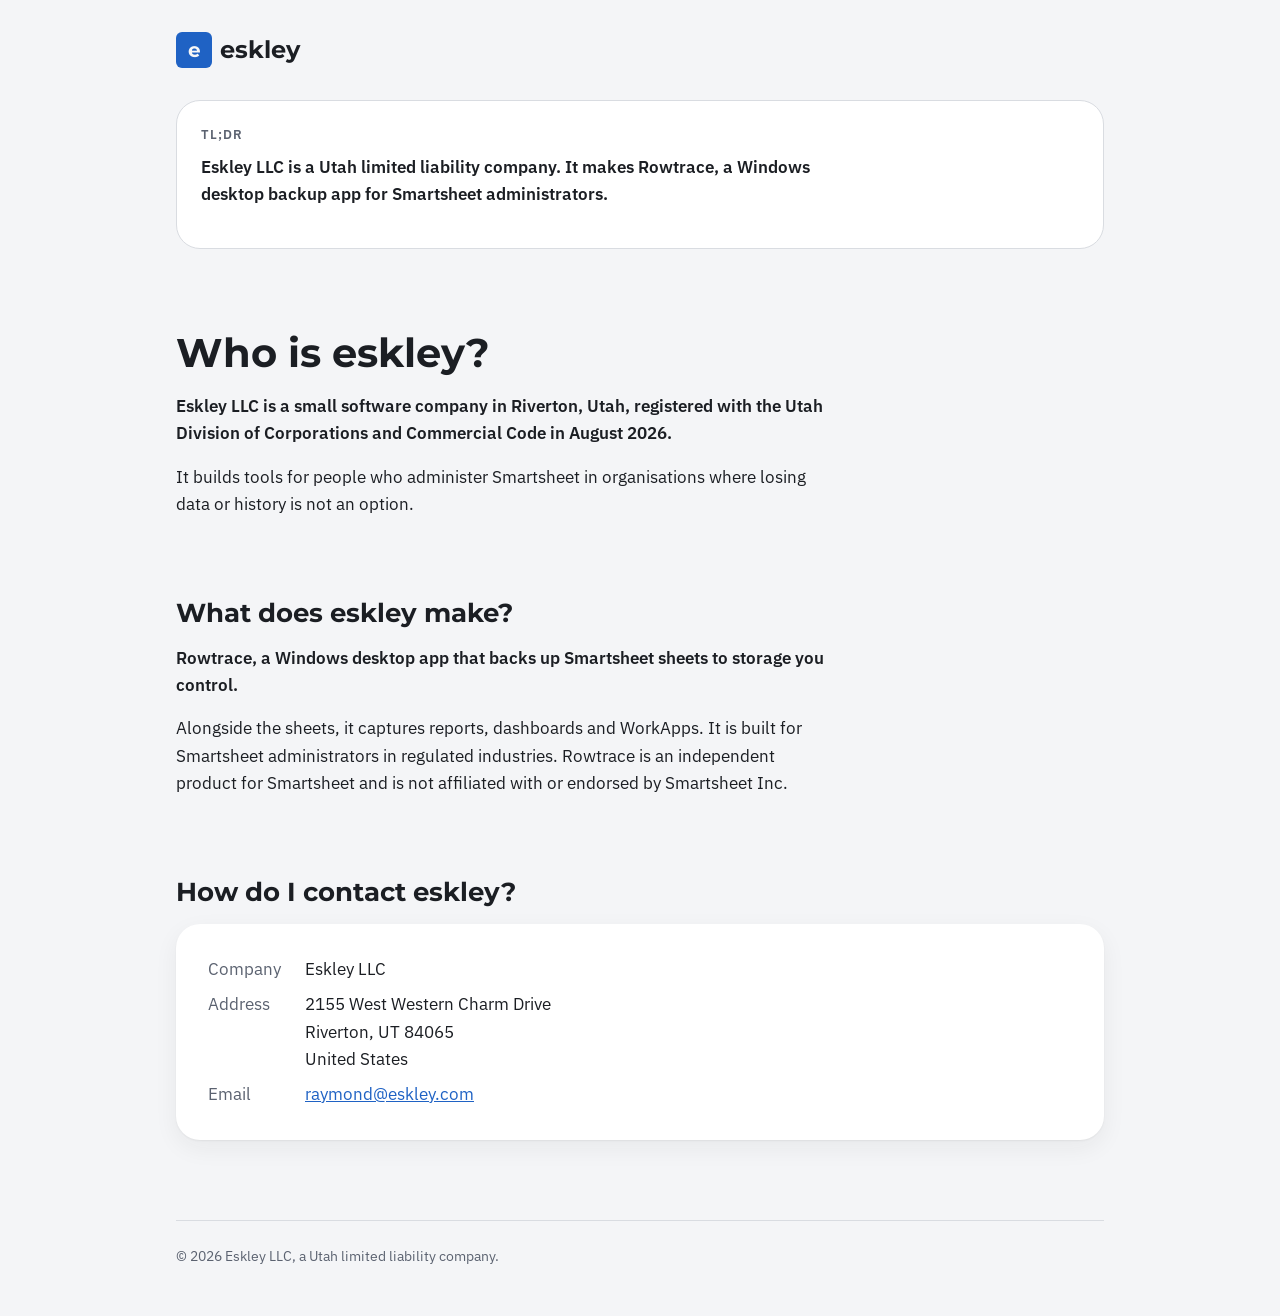
==== index.html @ c0e8fe6d "Add files via upload" ====
<!doctype html>
<html lang="en">
<head>
<meta charset="utf-8">
<meta name="viewport" content="width=device-width, initial-scale=1">
<title>eskley — Eskley LLC</title>
<meta name="description" content="Eskley LLC, a Utah limited liability company, makes Rowtrace, a Windows desktop backup app for Smartsheet administrators.">
<link rel="preconnect" href="https://fonts.googleapis.com">
<link rel="preconnect" href="https://fonts.gstatic.com" crossorigin>
<link href="https://fonts.googleapis.com/css2?family=Montserrat:wght@700&family=IBM+Plex+Sans:wght@400;600&display=swap" rel="stylesheet">
<style>
  :root {
    --accent: #1f62c4;
    --text-primary: #1b1e23;
    --text-muted: #5b6270;
    --text-inverse: #f7f7f7;
    --surface: #ffffff;
    --bg: #f4f5f7;
    --bg-alt: #eceef1;
    --border: #d9dce1;
    --space-1: 8px; --space-2: 16px; --space-3: 24px; --space-4: 32px;
    --space-6: 48px; --space-10: 80px;
    --radius-24: 24px;
    --shadow-card: 0 1px 2px rgba(27, 30, 35, 0.06), 0 8px 24px rgba(27, 30, 35, 0.06);
    --font-display: "Montserrat", sans-serif;
    --font-body: "IBM Plex Sans", sans-serif;
  }
  * { box-sizing: border-box; }
  html, body { margin: 0; }
  body {
    background: var(--bg);
    color: var(--text-primary);
    font: 400 17px/1.6 var(--font-body);
  }
  a { color: var(--accent); transition: color 120ms ease; }
  a:focus-visible { outline: 2px solid var(--accent); outline-offset: 2px; }
  @media (prefers-reduced-motion: reduce) { * { transition: none !important; } }
  .wrap { max-width: 960px; margin: 0 auto; padding: 0 var(--space-2); }
  header { padding: var(--space-4) 0; }
  .wordmark { display: inline-flex; align-items: center; gap: var(--space-1);
    font: 700 24px/1 var(--font-display); color: var(--text-primary); text-decoration: none; }
  .mono-tile { width: 36px; height: 36px; border-radius: 6px; background: var(--accent);
    color: var(--text-inverse); display: inline-grid; place-items: center; font-size: 20px; }
  .tldr { background: var(--surface); border: 1px solid var(--border); border-radius: var(--radius-24);
    padding: var(--space-3); margin-bottom: var(--space-10); }
  .eyebrow { font-size: 13px; font-weight: 600; letter-spacing: 0.08em; text-transform: uppercase;
    color: var(--text-muted); display: block; margin-bottom: var(--space-1); }
  h1, h2 { font-family: var(--font-display); font-weight: 700; line-height: 1.2; }
  h1 { font-size: 40px; margin: 0 0 var(--space-2); }
  h2 { font-size: 26px; margin: 0 0 var(--space-2); }
  p { max-width: 65ch; margin: 0 0 var(--space-2); }
  .answer { font-weight: 600; }
  section { margin-bottom: var(--space-10); }
  .card { background: var(--surface); border-radius: var(--radius-24); box-shadow: var(--shadow-card);
    padding: var(--space-4); }
  dl { display: grid; grid-template-columns: max-content 1fr; gap: var(--space-1) var(--space-3); margin: 0; }
  dt { color: var(--text-muted); }
  dd { margin: 0; }
  address { font-style: normal; }
  footer { border-top: 1px solid var(--border); padding: var(--space-3) 0 var(--space-6);
    color: var(--text-muted); font-size: 14px; }
  @media (max-width: 560px) {
    h1 { font-size: 32px; }
    dl { grid-template-columns: 1fr; }
    dd { margin-bottom: var(--space-1); }
  }
</style>
</head>
<body>
<div class="wrap">
  <header>
    <a class="wordmark" href="/"><span class="mono-tile" aria-hidden="true">e</span>eskley</a>
  </header>

  <main>
    <div class="tldr">
      <span class="eyebrow">TL;DR</span>
      <p class="answer">Eskley LLC is a Utah limited liability company. It makes Rowtrace, a Windows desktop backup app for Smartsheet administrators.</p>
    </div>

    <section>
      <h1>Who is eskley?</h1>
      <p class="answer">Eskley LLC is a small software company in Riverton, Utah, registered with the Utah Division of Corporations and Commercial Code in August 2026.</p>
      <p>It builds tools for people who administer Smartsheet in organisations where losing data or history is not an option.</p>
    </section>

    <section>
      <h2>What does eskley make?</h2>
      <p class="answer">Rowtrace, a Windows desktop app that backs up Smartsheet sheets to storage you control.</p>
      <p>Alongside the sheets, it captures reports, dashboards and WorkApps. It is built for Smartsheet administrators in regulated industries. Rowtrace is an independent product for Smartsheet and is not affiliated with or endorsed by Smartsheet Inc.</p>
    </section>

    <section>
      <h2>How do I contact eskley?</h2>
      <div class="card">
        <dl>
          <dt>Company</dt>
          <dd>Eskley LLC</dd>
          <dt>Address</dt>
          <dd><address>2155 West Western Charm Drive<br>Riverton, UT 84065<br>United States</address></dd>
          <dt>Email</dt>
          <dd><a href="mailto:raymond@eskley.com">raymond@eskley.com</a></dd>
        </dl>
      </div>
    </section>
  </main>

  <footer>
    &copy; 2026 Eskley LLC, a Utah limited liability company.
  </footer>
</div>
</body>
</html>
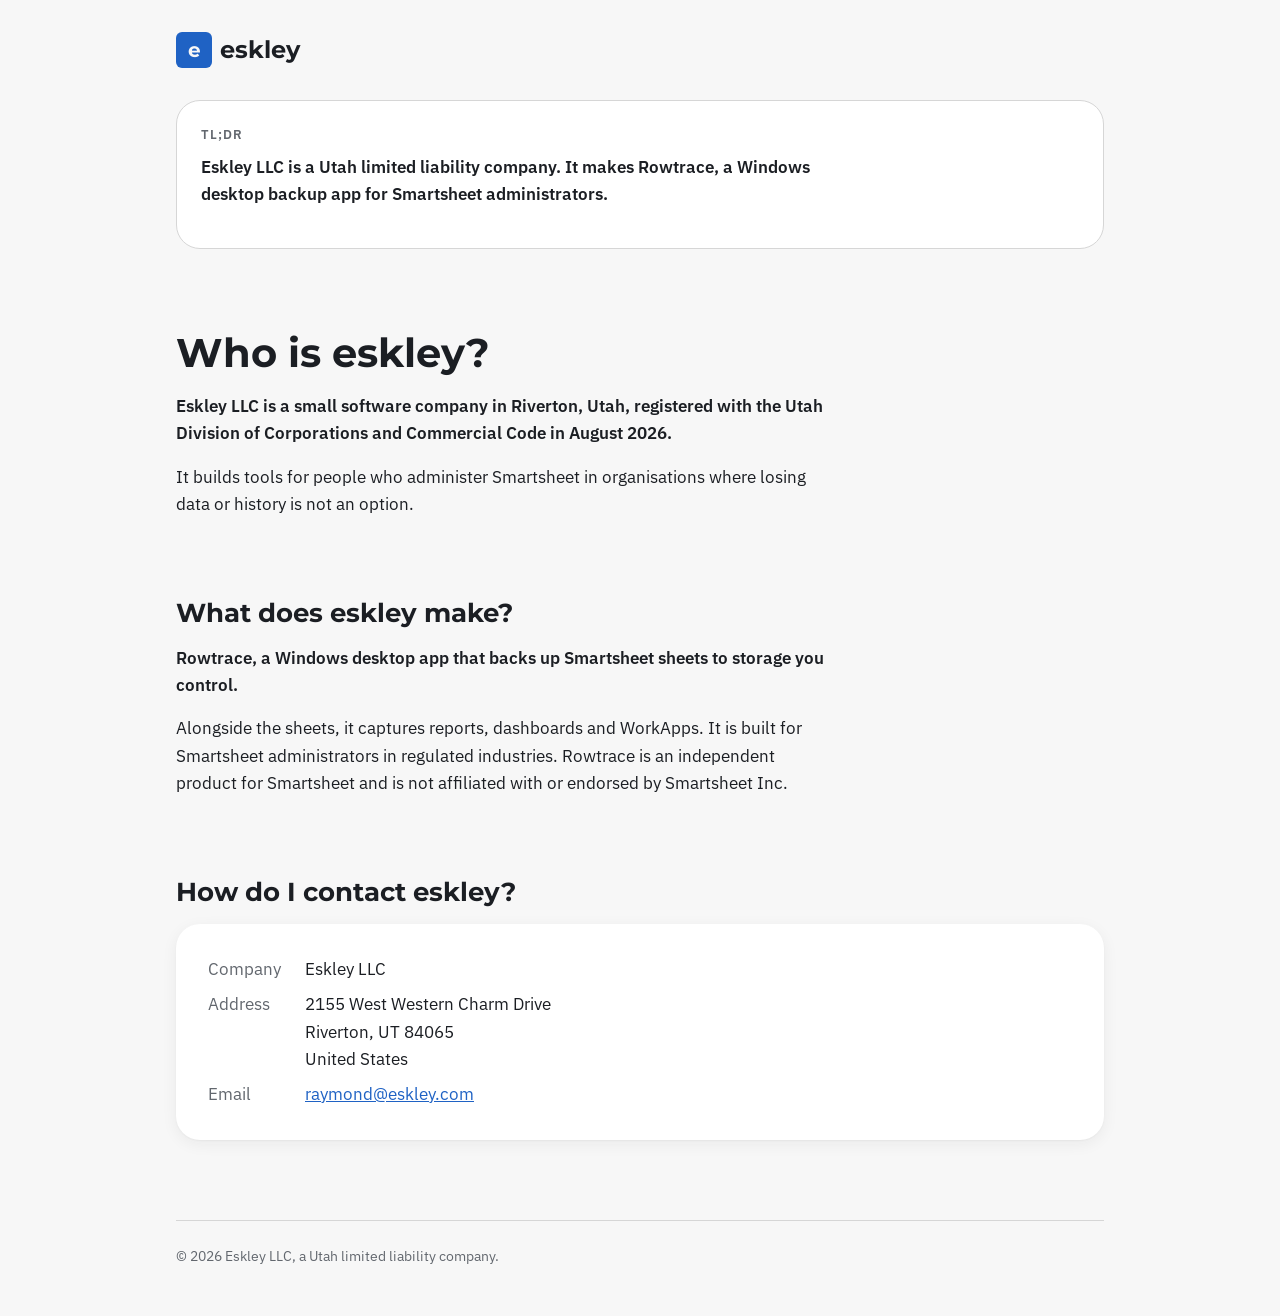
==== commit 5aea1983: "Load one shared tokens.css from the design-system artifact tokens.css is a whole copy of project/tok" ====
--- a/index.html
+++ b/index.html
@@ -8,23 +8,8 @@
 <link rel="preconnect" href="https://fonts.googleapis.com">
 <link rel="preconnect" href="https://fonts.gstatic.com" crossorigin>
 <link href="https://fonts.googleapis.com/css2?family=Montserrat:wght@700&family=IBM+Plex+Sans:wght@400;600&display=swap" rel="stylesheet">
+<link rel="stylesheet" href="/tokens.css">
 <style>
-  :root {
-    --accent: #1f62c4;
-    --text-primary: #1b1e23;
-    --text-muted: #5b6270;
-    --text-inverse: #f7f7f7;
-    --surface: #ffffff;
-    --bg: #f4f5f7;
-    --bg-alt: #eceef1;
-    --border: #d9dce1;
-    --space-1: 8px; --space-2: 16px; --space-3: 24px; --space-4: 32px;
-    --space-6: 48px; --space-10: 80px;
-    --radius-24: 24px;
-    --shadow-card: 0 1px 2px rgba(27, 30, 35, 0.06), 0 8px 24px rgba(27, 30, 35, 0.06);
-    --font-display: "Montserrat", sans-serif;
-    --font-body: "IBM Plex Sans", sans-serif;
-  }
   * { box-sizing: border-box; }
   html, body { margin: 0; }
   body {
@@ -41,7 +26,7 @@
     font: 700 24px/1 var(--font-display); color: var(--text-primary); text-decoration: none; }
   .mono-tile { width: 36px; height: 36px; border-radius: 6px; background: var(--accent);
     color: var(--text-inverse); display: inline-grid; place-items: center; font-size: 20px; }
-  .tldr { background: var(--surface); border: 1px solid var(--border); border-radius: var(--radius-24);
+  .tldr { background: var(--surface); border: 1px solid var(--border); border-radius: var(--radius-lg);
     padding: var(--space-3); margin-bottom: var(--space-10); }
   .eyebrow { font-size: 13px; font-weight: 600; letter-spacing: 0.08em; text-transform: uppercase;
     color: var(--text-muted); display: block; margin-bottom: var(--space-1); }
@@ -51,7 +36,7 @@
   p { max-width: 65ch; margin: 0 0 var(--space-2); }
   .answer { font-weight: 600; }
   section { margin-bottom: var(--space-10); }
-  .card { background: var(--surface); border-radius: var(--radius-24); box-shadow: var(--shadow-card);
+  .card { background: var(--surface); border-radius: var(--radius-lg); box-shadow: var(--shadow-card);
     padding: var(--space-4); }
   dl { display: grid; grid-template-columns: max-content 1fr; gap: var(--space-1) var(--space-3); margin: 0; }
   dt { color: var(--text-muted); }
--- a/tokens.css
+++ b/tokens.css
@@ -0,0 +1,84 @@
+/* Eskley DS_Blue — generated from tokens.json */
+:root, [data-theme="light"] {
+  --bg: #f7f7f7;
+  --bg-alt: #ededed;
+  --bg-alt-hover: #e0e0e0;
+  --surface: #ffffff;
+  --surface-2: #fafafa;
+  --border: #d6d6d6;
+  --border-light: #e6e6e6;
+  --accent: #1f62c4;
+  --accent-hover: #184f9f;
+  --accent-soft: #dde9fb;
+  --accent-ink: #ffffff;
+  --text-primary: #1b1e23;
+  --text-secondary: #474c53;
+  --text-muted: #62676e;
+  --text-inverse: #f7f7f7;
+  --danger: #b0402c;
+  --danger-soft: #f9ebe7;
+  --warn: #b97b00;
+  --warn-soft: #fdf0d5;
+  --ok: #0b7650;
+  --ok-soft: #e3f3ec;
+  --obj-sheet: #1a5dc8;
+  --obj-report: #dd6b20;
+  --obj-dashboard: #2e7d4f;
+  --obj-workspace: #474c53;
+  --rail: #11335a;
+  --rail-current: #3a5f8a;
+  --rail-ink: #f2f5f9;
+  --rail-ink-off: #8397ad;
+  --shadow-card: 0 1px 2px rgba(27,30,35,0.04), 0 4px 16px rgba(27,30,35,0.06);
+  --shadow-raised: 0 12px 32px rgba(27,30,35,0.10);
+}
+:root {
+  --space-1: 8px;
+  --space-2: 16px;
+  --space-3: 24px;
+  --space-4: 32px;
+  --space-5: 40px;
+  --space-6: 48px;
+  --space-8: 64px;
+  --space-10: 80px;
+  --space-12: 96px;
+  --space-16: 128px;
+  --radius-sm: 4px;
+  --radius-md: 8px;
+  --radius-lg: 24px;
+  --radius-full: 9999px;
+  --text-xs: 0.75rem;
+  --text-sm: 0.875rem;
+  --text-base: 1rem;
+  --text-lg: 1.25rem;
+  --text-xl: 1.5rem;
+  --text-2xl: 2rem;
+  --text-3xl: 2.75rem;
+  --text-4xl: 3.5rem;
+  --app-narrow: 720px;
+  --list-row: 30px;
+  --picker-row: 26px;
+  --form-text: 14px;
+  --form-leading: 1.5;
+  --form-row: 40px;
+  --form-control: 36px;
+  --form-pad: 24px;
+  --form-gap: 16px;
+  --dense-text: 13px;
+  --dense-leading: 1.4;
+  --dense-control: 28px;
+  --dense-pad: 16px;
+  --dense-gap: 8px;
+  --font-body: "IBM Plex Sans", system-ui, sans-serif;
+  --font-display: "Montserrat", "IBM Plex Sans", system-ui, sans-serif;
+  --font-mono: "IBM Plex Mono", ui-monospace, monospace;
+}
+.text-4xl { font-family: var(--font-display); font-size: 3.5rem; line-height: 1.15; font-weight: 700; letter-spacing: -0.02em; }
+.text-3xl { font-family: var(--font-display); font-size: 2.75rem; line-height: 1.15; font-weight: 700; letter-spacing: -0.02em; }
+.text-2xl { font-family: var(--font-display); font-size: 2rem; line-height: 1.15; font-weight: 700; }
+.text-xl { font-family: var(--font-display); font-size: 1.5rem; line-height: 1.15; font-weight: 700; }
+.text-lg { font-family: var(--font-display); font-size: 1.25rem; line-height: 1.15; font-weight: 700; }
+.text-base { font-family: var(--font-body); font-size: 1rem; line-height: 1.7; font-weight: 400; }
+.text-sm { font-family: var(--font-body); font-size: 0.875rem; line-height: 1.7; font-weight: 400; }
+.text-xs { font-family: var(--font-body); font-size: 0.75rem; line-height: 1.7; font-weight: 600; letter-spacing: 0.08em; }
+.code { font-family: var(--font-mono); font-size: 0.875rem; line-height: 1.6; font-weight: 400; }
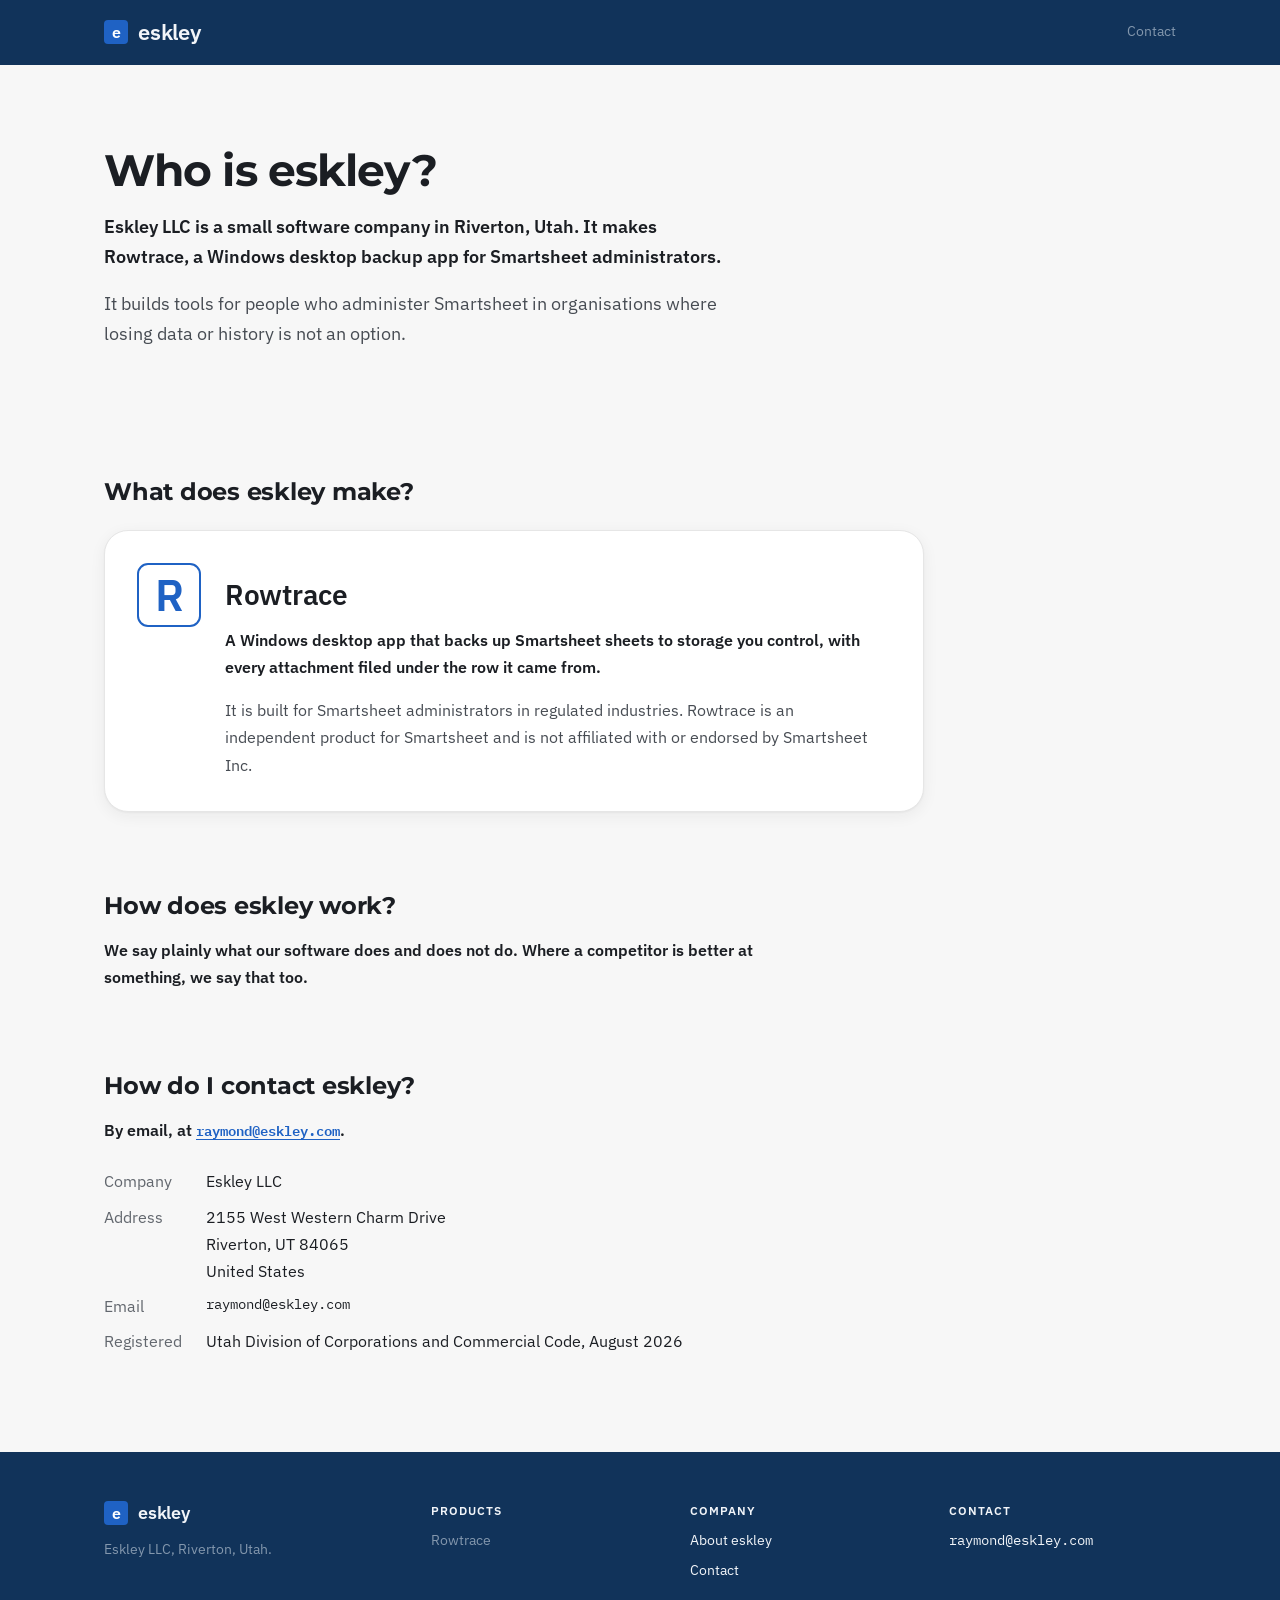
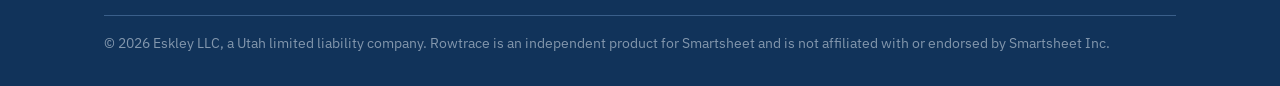
==== commit 1615d6f0: "Rebuild eskley.com and the Rowtrace pages from the site design Every page now shares one stylesheet," ====
--- a/index.html
+++ b/index.html
@@ -1,98 +1,111 @@
 <!doctype html>
-<html lang="en">
-<head>
-<meta charset="utf-8">
-<meta name="viewport" content="width=device-width, initial-scale=1">
-<title>eskley — Eskley LLC</title>
+<html lang="en" data-site="eskley">
+<head><meta charset="utf-8"><meta name="viewport" content="width=device-width, initial-scale=1, viewport-fit=cover">
+<title>eskley · Eskley LLC</title>
 <meta name="description" content="Eskley LLC, a Utah limited liability company, makes Rowtrace, a Windows desktop backup app for Smartsheet administrators.">
-<link rel="preconnect" href="https://fonts.googleapis.com">
-<link rel="preconnect" href="https://fonts.gstatic.com" crossorigin>
-<link href="https://fonts.googleapis.com/css2?family=Montserrat:wght@700&family=IBM+Plex+Sans:wght@400;600&display=swap" rel="stylesheet">
-<link rel="stylesheet" href="/tokens.css">
-<style>
-  * { box-sizing: border-box; }
-  html, body { margin: 0; }
-  body {
-    background: var(--bg);
-    color: var(--text-primary);
-    font: 400 17px/1.6 var(--font-body);
+<link rel="preconnect" href="https://fonts.googleapis.com"><link rel="preconnect" href="https://fonts.gstatic.com" crossorigin><link rel="stylesheet" href="https://fonts.googleapis.com/css2?family=Montserrat:wght@600;700&family=IBM+Plex+Mono:wght@400;500&family=IBM+Plex+Sans:ital,wght@0,400;0,500;0,600;1,400&display=swap">
+<link rel="stylesheet" href="/tokens.css"><link rel="stylesheet" href="/site.css">
+<script type="application/ld+json">
+{
+ "@context": "https://schema.org",
+ "@graph": [
+  {
+   "@type": "Organization",
+   "@id": "https://eskley.com/#org",
+   "name": "Eskley LLC",
+   "alternateName": "eskley",
+   "url": "https://eskley.com/",
+   "email": "raymond@eskley.com",
+   "address": {
+    "@type": "PostalAddress",
+    "streetAddress": "2155 West Western Charm Drive",
+    "addressLocality": "Riverton",
+    "addressRegion": "UT",
+    "postalCode": "84065",
+    "addressCountry": "US"
+   },
+   "description": "Eskley LLC, a Utah limited liability company, makes Rowtrace, a Windows desktop backup app for Smartsheet administrators."
+  },
+  {
+   "@type": "FAQPage",
+   "url": "https://eskley.com/",
+   "mainEntity": [
+    {
+     "@type": "Question",
+     "name": "How does eskley work?",
+     "acceptedAnswer": {
+      "@type": "Answer",
+      "text": "We say plainly what our software does and does not do. Where a competitor is better at something, we say that too."
+     }
+    },
+    {
+     "@type": "Question",
+     "name": "How do I contact eskley?",
+     "acceptedAnswer": {
+      "@type": "Answer",
+      "text": "By email, at raymond@eskley.com."
+     }
+    }
+   ]
   }
-  a { color: var(--accent); transition: color 120ms ease; }
-  a:focus-visible { outline: 2px solid var(--accent); outline-offset: 2px; }
-  @media (prefers-reduced-motion: reduce) { * { transition: none !important; } }
-  .wrap { max-width: 960px; margin: 0 auto; padding: 0 var(--space-2); }
-  header { padding: var(--space-4) 0; }
-  .wordmark { display: inline-flex; align-items: center; gap: var(--space-1);
-    font: 700 24px/1 var(--font-display); color: var(--text-primary); text-decoration: none; }
-  .mono-tile { width: 36px; height: 36px; border-radius: 6px; background: var(--accent);
-    color: var(--text-inverse); display: inline-grid; place-items: center; font-size: 20px; }
-  .tldr { background: var(--surface); border: 1px solid var(--border); border-radius: var(--radius-lg);
-    padding: var(--space-3); margin-bottom: var(--space-10); }
-  .eyebrow { font-size: 13px; font-weight: 600; letter-spacing: 0.08em; text-transform: uppercase;
-    color: var(--text-muted); display: block; margin-bottom: var(--space-1); }
-  h1, h2 { font-family: var(--font-display); font-weight: 700; line-height: 1.2; }
-  h1 { font-size: 40px; margin: 0 0 var(--space-2); }
-  h2 { font-size: 26px; margin: 0 0 var(--space-2); }
-  p { max-width: 65ch; margin: 0 0 var(--space-2); }
-  .answer { font-weight: 600; }
-  section { margin-bottom: var(--space-10); }
-  .card { background: var(--surface); border-radius: var(--radius-lg); box-shadow: var(--shadow-card);
-    padding: var(--space-4); }
-  dl { display: grid; grid-template-columns: max-content 1fr; gap: var(--space-1) var(--space-3); margin: 0; }
-  dt { color: var(--text-muted); }
-  dd { margin: 0; }
-  address { font-style: normal; }
-  footer { border-top: 1px solid var(--border); padding: var(--space-3) 0 var(--space-6);
-    color: var(--text-muted); font-size: 14px; }
-  @media (max-width: 560px) {
-    h1 { font-size: 32px; }
-    dl { grid-template-columns: 1fr; }
-    dd { margin-bottom: var(--space-1); }
-  }
-</style>
+ ]
+}
+</script>
 </head>
 <body>
-<div class="wrap">
-  <header>
-    <a class="wordmark" href="/"><span class="mono-tile" aria-hidden="true">e</span>eskley</a>
-  </header>
+<svg width="0" height="0" style="position:absolute" aria-hidden="true">
+<symbol id="i-folder" viewBox="0 0 16 16" fill="none" stroke="currentColor" stroke-width="1.5" stroke-linecap="round" stroke-linejoin="round"><path d="M2.25 12 V4.75 A1.5 1.5 0 0 1 3.75 3.25 H6.25 L7.75 5 H12.25 A1.5 1.5 0 0 1 13.75 6.5 V12 A1.5 1.5 0 0 1 12.25 13.5 H3.75 A1.5 1.5 0 0 1 2.25 12 Z" fill="currentColor" fill-opacity="0.12"/></symbol>
+<symbol id="i-sheet" viewBox="0 0 16 16" fill="none" stroke="currentColor" stroke-width="1.5" stroke-linecap="round" stroke-linejoin="round"><rect x="2.25" y="2.75" width="11.5" height="10.5" rx="1.5" fill="currentColor" fill-opacity="0.12"/><path d="M2.25 6.25 H13.75 M5.75 6.25 V13.25"/></symbol>
+<symbol id="i-report" viewBox="0 0 16 16" fill="none" stroke="currentColor" stroke-width="1.5" stroke-linecap="round" stroke-linejoin="round"><rect x="2.25" y="2.75" width="11.5" height="10.5" rx="1.5" fill="currentColor" fill-opacity="0.12"/><path d="M4.75 5.75 H11.25 M4.75 8 H11.25 M4.75 10.25 H8.5"/></symbol>
+<symbol id="i-done" viewBox="0 0 16 16" fill="none" stroke="currentColor" stroke-width="1.5" stroke-linecap="round" stroke-linejoin="round"><path d="M3.25 8.75 L6.5 11.75 L12.75 4.5"/></symbol>
+<symbol id="i-history" viewBox="0 0 16 16" fill="none" stroke="currentColor" stroke-width="1.5" stroke-linecap="round" stroke-linejoin="round"><path d="M2.25 8 A5.75 5.75 0 1 0 2.79 5.5 M2.75 2.5 V5.5 H5.75"/><path d="M8 5 V8 L10 9.25"/></symbol>
+<symbol id="i-schedules" viewBox="0 0 16 16" fill="none" stroke="currentColor" stroke-width="1.5" stroke-linecap="round" stroke-linejoin="round"><rect x="2.25" y="3.25" width="11.5" height="10.5" rx="1.5" fill="currentColor" fill-opacity="0.12"/><path d="M2.25 6.75 H13.75 M5.5 1.75 V4.5 M10.5 1.75 V4.5 M5.25 10.25 H6.75 M9.25 10.25 H10.75"/></symbol>
+<symbol id="i-account" viewBox="0 0 16 16" fill="none" stroke="currentColor" stroke-width="1.5" stroke-linecap="round" stroke-linejoin="round"><circle cx="8" cy="5" r="2.5" fill="currentColor" fill-opacity="0.12"/><path d="M2.75 13.5 V13 A4 4 0 0 1 6.75 9 H9.25 A4 4 0 0 1 13.25 13 V13.5 Z" fill="currentColor" fill-opacity="0.12"/></symbol>
+</svg>
+<header class="site-header"><div class="wrap bar">
+<a class="brand" href="/"><span class="mark mark-e m24" aria-hidden="true"><span>e</span></span><span class="wordmark">eskley</span></a>
+<div class="bar-end"><nav class="nav" aria-label="eskley"><a href="/#contact">Contact</a></nav></div>
+</div></header>
+<main>
 
-  <main>
-    <div class="tldr">
-      <span class="eyebrow">TL;DR</span>
-      <p class="answer">Eskley LLC is a Utah limited liability company. It makes Rowtrace, a Windows desktop backup app for Smartsheet administrators.</p>
-    </div>
-
-    <section>
-      <h1>Who is eskley?</h1>
-      <p class="answer">Eskley LLC is a small software company in Riverton, Utah, registered with the Utah Division of Corporations and Commercial Code in August 2026.</p>
-      <p>It builds tools for people who administer Smartsheet in organisations where losing data or history is not an option.</p>
-    </section>
-
-    <section>
-      <h2>What does eskley make?</h2>
-      <p class="answer">Rowtrace, a Windows desktop app that backs up Smartsheet sheets to storage you control.</p>
-      <p>Alongside the sheets, it captures reports, dashboards and WorkApps. It is built for Smartsheet administrators in regulated industries. Rowtrace is an independent product for Smartsheet and is not affiliated with or endorsed by Smartsheet Inc.</p>
-    </section>
-
-    <section>
-      <h2>How do I contact eskley?</h2>
-      <div class="card">
-        <dl>
-          <dt>Company</dt>
-          <dd>Eskley LLC</dd>
-          <dt>Address</dt>
-          <dd><address>2155 West Western Charm Drive<br>Riverton, UT 84065<br>United States</address></dd>
-          <dt>Email</dt>
-          <dd><a href="mailto:raymond@eskley.com">raymond@eskley.com</a></dd>
-        </dl>
-      </div>
-    </section>
-  </main>
-
-  <footer>
-    &copy; 2026 Eskley LLC, a Utah limited liability company.
-  </footer>
+<div class="hero-band"><div class="wrap" style="display:grid;gap:var(--space-2)">
+<h1 style="max-width:20ch">Who is eskley?</h1>
+<p class="lead" style="max-width:58ch"><strong>Eskley LLC is a small software company in Riverton, Utah. It makes Rowtrace, a Windows desktop backup app for Smartsheet administrators.</strong></p>
+<p class="lead" style="max-width:58ch">It builds tools for people who administer Smartsheet in organisations where losing data or history is not an option.</p>
+</div></div>
+<div class="wrap" style="display:grid;gap:var(--space-10);padding-top:var(--space-8)">
+<section class="sec" id="make">
+<h2>What does eskley make?</h2>
+<div class="panel product" style="margin-top:var(--space-1)">
+<span class="mark mark-r m64" aria-hidden="true"><span>R</span></span>
+<div class="body">
+<h3>Rowtrace</h3>
+<p class="answer">A Windows desktop app that backs up Smartsheet sheets to storage you control, with every attachment filed under the row it came from.</p>
+<p style="color:var(--text-secondary)">It is built for Smartsheet administrators in regulated industries. Rowtrace is an independent product for Smartsheet and is not affiliated with or endorsed by Smartsheet Inc.</p>
+</div></div>
+</section>
+<section class="sec" id="how">
+<h2>How does eskley work?</h2>
+<p class="answer">We say plainly what our software does and does not do. Where a competitor is better at something, we say that too.</p>
+</section>
+<section class="sec" id="contact">
+<h2>How do I contact eskley?</h2>
+<p class="answer">By email, at <a class="mono" href="mailto:raymond@eskley.com">raymond@eskley.com</a>.</p>
+<dl class="facts" style="font-size:var(--text-base);margin-top:var(--space-1)">
+<dt>Company</dt><dd>Eskley LLC</dd>
+<dt>Address</dt><dd>2155 West Western Charm Drive<br>Riverton, UT 84065<br>United States</dd>
+<dt>Email</dt><dd class="mono">raymond@eskley.com</dd>
+<dt>Registered</dt><dd>Utah Division of Corporations and Commercial Code, August 2026</dd>
+</dl>
+</section>
 </div>
-</body>
-</html>
+</main>
+<footer class="site-footer"><div class="wrap">
+<div class="cols">
+<div><a class="brand" href="/"><span class="mark mark-e m24" aria-hidden="true"><span>e</span></span><span class="wordmark" style="font-size:1.125rem">eskley</span></a>
+<p style="margin-top:12px">Eskley LLC, Riverton, Utah.</p></div>
+<div><div class="f-head">Products</div><ul><li>Rowtrace</li></ul></div>
+<div><div class="f-head">Company</div><ul><li><a href="/">About eskley</a></li><li><a href="/#contact">Contact</a></li></ul></div>
+<div><div class="f-head">Contact</div><ul><li><a class="mono" href="mailto:raymond@eskley.com">raymond@eskley.com</a></li></ul></div>
+</div><div class="legal"><p>© 2026 Eskley LLC, a Utah limited liability company. Rowtrace is an independent product for Smartsheet and is not affiliated with or endorsed by Smartsheet Inc.</p></div></div></footer>
+</body></html>
--- a/site.css
+++ b/site.css
@@ -0,0 +1,323 @@
+/* One stylesheet for eskley.com and rowtrace.com. Every value comes from DS_Blue tokens.css
+   (version 1791646153-fb0a, sha256 d1f920cb…5819065); nothing here defines a colour.
+   Layout: one 1120px frame, a 65ch prose column, tables and code break out to full width.
+   html[data-site] picks the site. Ruled 2026-10-13: eskley's header and footer are solid rail navy,
+   Rowtrace's header is white with an accent rule; long pages are full-width alternating bands. */
+
+:root { color-scheme: light; --wrap: 1120px; --gutter: var(--space-3); }
+* { box-sizing: border-box; }
+html, body { margin: 0; }
+body {
+  background: var(--bg); color: var(--text-primary);
+  font-family: var(--font-body); font-size: var(--text-base); line-height: 1.7;
+  -webkit-font-smoothing: antialiased;
+}
+a { color: var(--accent); text-underline-offset: 3px; }
+a:hover { color: var(--accent-hover); }
+:focus-visible { outline: 2px solid var(--accent); outline-offset: 2px; border-radius: 2px; }
+h1, h2, h3 { font-family: var(--font-display); font-weight: 700; line-height: 1.15; text-wrap: balance; margin: 0; }
+h1 { font-size: clamp(2rem, 4.2vw, var(--text-3xl)); letter-spacing: -0.02em; }
+h2 { font-size: var(--text-xl); letter-spacing: -0.01em; }
+h3 { font-size: var(--text-lg); }
+p, ul, ol { margin: 0; max-width: 65ch; }
+code, pre, .mono { font-family: var(--font-mono); font-size: var(--text-sm); }
+code { background: var(--bg-alt); padding: 1px 5px; border-radius: var(--radius-sm); }
+pre { background: var(--surface); border: 1px solid var(--border); border-radius: var(--radius-md);
+  padding: var(--space-2) var(--space-3); overflow-x: auto; line-height: 1.6; margin: 0; max-width: 100%; }
+pre code { background: none; padding: 0; }
+.wrap { max-width: var(--wrap); margin: 0 auto; padding-inline: var(--gutter); }
+.eyebrow { display: block; font-size: var(--text-xs); font-weight: 600; letter-spacing: 0.08em;
+  text-transform: uppercase; color: var(--accent); margin: 0 0 var(--space-1); }
+.lead { font-size: 1.125rem; color: var(--text-secondary); }
+.lead strong, .answer { color: var(--text-primary); font-weight: 600; }
+.muted { color: var(--text-muted); }
+.small { font-size: var(--text-sm); }
+@media (max-width: 640px) { :root { --gutter: var(--space-2); } }
+
+/* ---------- marks: solid eskley tile, hollow Rowtrace tile (DS_Blue "The two marks invert") ---------- */
+.mark { display: inline-flex; align-items: center; justify-content: center; flex: none;
+  font-family: var(--font-body); font-weight: 600; line-height: 1; }
+.mark span { display: block; }
+.mark-e { background: var(--accent); color: var(--accent-ink); }
+.mark-e span { text-box: trim-both ex alphabetic; }
+.mark-r { background: var(--surface); color: var(--accent); border: 1.5px solid var(--accent); }
+.mark-r span { text-box: trim-both cap alphabetic; }
+.m32 { width: 32px; height: 32px; font-size: 22px; border-radius: 5px; }
+.m24 { width: 24px; height: 24px; font-size: 16px; border-radius: 4px; }
+.m16 { width: 16px; height: 16px; font-size: 11px; border-radius: 3px; }
+.m16.mark-r { border-width: 1px; }
+.m64 { width: 64px; height: 64px; font-size: 44px; border-radius: 11px; border-width: 2px; }
+.wordmark { font-family: var(--font-body); font-weight: 600; letter-spacing: -0.01em; font-size: 1.375rem; line-height: 1; }
+
+/* ---------- buttons: DS_Blue control height (--form-control, 36px), one primary per section ---------- */
+.btn { display: inline-flex; align-items: center; justify-content: center; gap: 8px;
+  height: var(--form-control); padding: 0 18px; border-radius: var(--radius-full);
+  font-family: var(--font-body); font-size: var(--text-sm); font-weight: 600; line-height: 1;
+  text-decoration: none; border: 1px solid transparent; cursor: pointer; white-space: nowrap;
+  transition: background-color 120ms ease, border-color 120ms ease; }
+.btn-primary { background: var(--accent); color: var(--accent-ink); }
+.btn-primary:hover { background: var(--accent-hover); color: var(--accent-ink); }
+.btn-ghost { background: transparent; color: var(--text-secondary); border-color: var(--border); }
+.btn-ghost:hover { border-color: var(--text-muted); color: var(--text-primary); }
+.btn-row { display: flex; flex-wrap: wrap; gap: var(--space-1); align-items: center; }
+
+/* ---------- header ---------- */
+.site-header { background: var(--surface); border-bottom: 1px solid var(--border); position: relative; z-index: 5; }
+.site-header .bar { min-height: 64px; display: flex; align-items: center; gap: var(--space-3); flex-wrap: wrap; }
+.brand { display: inline-flex; align-items: center; gap: 10px; text-decoration: none; color: var(--text-primary); }
+.brand:hover { color: var(--text-primary); }
+.nav { display: flex; gap: var(--space-3); align-items: center; }
+.nav a { font-size: var(--text-sm); color: var(--text-secondary); text-decoration: none;
+  padding: 20px 0 18px; border-bottom: 2px solid transparent; white-space: nowrap; }
+.nav a:hover { color: var(--text-primary); }
+.nav a[aria-current="page"] { color: var(--text-primary); font-weight: 600; border-bottom-color: var(--accent); }
+.bar-end { margin-left: auto; display: flex; align-items: center; gap: var(--space-2); }
+.byline { display: inline-flex; align-items: center; gap: 6px; font-size: var(--text-sm);
+  color: var(--text-muted); text-decoration: none; white-space: nowrap; }
+.byline:hover { color: var(--text-primary); }
+.byline b { font-weight: 600; color: var(--text-secondary); }
+@media (max-width: 760px) {
+  .site-header .bar { gap: 0 var(--space-2); padding-top: 12px; }
+  .nav { order: 3; width: 100%; overflow-x: auto; gap: var(--space-3); scrollbar-width: none; }
+  .nav a { padding: 10px 0 10px; }
+  .byline .by-text { display: none; }
+}
+
+/* eskley's header is solid (rail navy), Rowtrace's is hollow (white, accent rule). */
+html[data-site="eskley"] .site-header { background: var(--rail); border-bottom-color: var(--rail); }
+html[data-site="eskley"] .site-header .brand { color: var(--rail-ink); }
+html[data-site="eskley"] .site-header .nav a { color: var(--rail-ink-off); }
+html[data-site="eskley"] .site-header .nav a:hover { color: var(--rail-ink); }
+html[data-site="eskley"] .site-footer { background: var(--rail); color: var(--rail-ink-off); border-top-color: var(--rail); }
+html[data-site="eskley"] .site-footer a,
+html[data-site="eskley"] .site-footer .f-head,
+html[data-site="eskley"] .site-footer .brand { color: var(--rail-ink); }
+html[data-site="eskley"] .site-footer .legal { border-top-color: var(--rail-current); }
+html[data-site="rowtrace"] .site-header { border-bottom: 2px solid var(--accent); }
+.hero-band { padding-block: var(--space-10) var(--space-8); }
+
+/* ---------- footer: same structure on both sites ---------- */
+.site-footer { background: var(--bg-alt); border-top: 1px solid var(--border); margin-top: var(--space-12);
+  color: var(--text-muted); font-size: var(--text-sm); }
+.site-footer .cols { display: grid; grid-template-columns: 1.3fr repeat(3, 1fr); gap: var(--space-4);
+  padding-block: var(--space-6) var(--space-4); }
+.site-footer .cols > * { min-width: 0; }
+.site-footer ul { list-style: none; padding: 0; display: grid; gap: 6px; }
+.site-footer a { color: var(--text-secondary); text-decoration: none; }
+.site-footer a:hover { text-decoration: underline; }
+.f-head { font-size: var(--text-xs); font-weight: 600; letter-spacing: 0.08em; text-transform: uppercase;
+  color: var(--text-primary); margin-bottom: var(--space-1); }
+.site-footer .legal { border-top: 1px solid var(--border); padding-block: var(--space-2) var(--space-4); line-height: 1.6; }
+.site-footer .legal p { max-width: none; }
+@media (max-width: 760px) { .site-footer .cols { grid-template-columns: 1fr 1fr; } .site-footer .cols > :first-child { grid-column: 1 / -1; } }
+
+/* ---------- page opening ---------- */
+.page-head { padding-block: var(--space-8) var(--space-5); display: grid; gap: var(--space-2); }
+.page-head .lead { max-width: 62ch; }
+.subnav { display: flex; gap: var(--space-1); flex-wrap: wrap; margin-top: var(--space-1); }
+.subnav a { font-size: var(--text-sm); text-decoration: none; color: var(--text-secondary);
+  padding: 6px 14px; border-radius: var(--radius-full); border: 1px solid var(--border); background: var(--surface); }
+.subnav a:hover { border-color: var(--text-muted); color: var(--text-primary); }
+.subnav a[aria-current="page"] { background: var(--accent-soft); border-color: var(--accent); color: var(--accent-hover); font-weight: 600; }
+
+/* ---------- long pages: one column of full-width bands ---------- */
+.doc { display: grid; grid-template-columns: minmax(0, 1fr); }
+
+.body { display: grid; gap: var(--space-8); min-width: 0; }
+.sec { display: grid; gap: var(--space-2); min-width: 0; scroll-margin-top: var(--space-3); }
+.sec > h2 + .answer, .sec > h2 + p { margin-top: 2px; }
+.sec h3 { margin-top: var(--space-2); }
+.sec ul, .sec ol { padding-left: 1.25em; display: grid; gap: 6px; }
+
+/* ---------- comparison table: full width; stacks into one block per row on a phone ---------- */
+.table-wrap { overflow-x: auto; max-width: 100%; }
+table.compare { width: 100%; border-collapse: separate; border-spacing: 0; background: var(--surface);
+  border: 1px solid var(--border); border-radius: var(--radius-md); font-size: var(--text-sm); line-height: 1.5; }
+table.compare th, table.compare td { text-align: left; vertical-align: top; padding: 12px var(--space-2);
+  border-bottom: 1px solid var(--border-light); }
+table.compare thead th { background: var(--surface-2); font-size: var(--text-xs); font-weight: 600;
+  letter-spacing: 0.05em; text-transform: uppercase; color: var(--text-secondary); }
+table.compare thead th:first-child { border-top-left-radius: var(--radius-md); }
+table.compare thead th:last-child { border-top-right-radius: var(--radius-md); }
+table.compare tbody th { font-weight: 600; color: var(--text-primary); width: 22%; }
+table.compare tbody tr:last-child > * { border-bottom: 0; }
+table.compare .us { background: var(--accent-soft); }
+table.compare thead th.us { color: var(--accent-hover); }
+table.compare sup a { text-decoration: none; font-size: 0.7em; }
+@media (max-width: 760px) {
+  .table-wrap { overflow: visible; }
+  table.compare, table.compare tbody, table.compare tr, table.compare th, table.compare td { display: block; width: auto; }
+  table.compare { border: 0; background: none; }
+  table.compare thead { display: none; }
+  table.compare tbody { display: grid; gap: var(--space-1); }
+  table.compare tbody tr { background: var(--surface); border: 1px solid var(--border); border-radius: var(--radius-md); overflow: hidden; }
+  table.compare tbody th { background: var(--surface-2); width: auto; }
+  table.compare td { display: grid; grid-template-columns: 9.5em minmax(0, 1fr); gap: var(--space-1); }
+  table.compare td::before { content: attr(data-label); font-size: var(--text-xs); font-weight: 600;
+    letter-spacing: 0.04em; text-transform: uppercase; color: var(--text-muted); padding-top: 2px; }
+}
+
+/* ---------- draft gaps: facts still owed in the source drafts, shown as they are ---------- */
+.gap { background: var(--warn-soft); border: 1px dashed var(--warn); border-radius: var(--radius-sm);
+  padding: 0 5px; font-size: 0.92em; color: var(--text-primary); }
+.gap::before { content: "Gap · "; font-weight: 600; color: var(--warn); }
+
+/* draft banner: only on pages that still carry gaps; goes when the last gap is resolved */
+.draft-banner { background: var(--warn-soft); border-bottom: 1px solid var(--warn); color: var(--text-primary);
+  padding: var(--space-1) var(--space-2); font-size: var(--text-sm); text-align: center; }
+
+/* ---------- pieces ---------- */
+.callout { background: var(--surface); border: 1px solid var(--border); border-radius: var(--radius-md);
+  padding: var(--space-2) var(--space-3); max-width: 65ch; }
+.callout p { max-width: none; }
+.callout strong { color: var(--text-primary); }
+.callout.trust { background: var(--accent-soft); border-color: var(--accent-soft); }
+.panel { background: var(--surface); border: 1px solid var(--border-light); border-radius: var(--radius-lg);
+  box-shadow: var(--shadow-card); padding: var(--space-4); }
+.links-grid { display: grid; grid-template-columns: repeat(auto-fit, minmax(240px, 1fr)); gap: var(--space-2); }
+.link-tile { display: grid; gap: 6px; padding: var(--space-3); background: var(--surface); border: 1px solid var(--border);
+  border-radius: var(--radius-md); text-decoration: none; color: var(--text-secondary); font-size: var(--text-sm); }
+.link-tile:hover { border-color: var(--accent); color: var(--text-secondary); }
+.link-tile strong { font-family: var(--font-display); font-size: var(--text-base); color: var(--text-primary); line-height: 1.3; }
+.link-tile .go { color: var(--accent); font-weight: 600; }
+.ic { width: 20px; height: 20px; color: var(--accent); flex: none; }
+.features { display: grid; grid-template-columns: repeat(2, minmax(0, 1fr)); gap: var(--space-4) var(--space-6); }
+.feature { display: grid; grid-template-columns: 20px minmax(0, 1fr); gap: 4px var(--space-2); }
+.feature h3 { font-size: var(--text-base); margin: 0; line-height: 1.4; }
+.feature p { grid-column: 2; color: var(--text-secondary); font-size: var(--text-sm); }
+@media (max-width: 640px) { .features { grid-template-columns: minmax(0, 1fr); } }
+.steps { list-style: none; padding: 0 !important; display: grid; gap: var(--space-4) !important; counter-reset: step; }
+.steps > li { position: relative; display: grid; gap: 6px; padding-left: 52px; min-height: 36px; counter-increment: step; }
+.steps > li::before { content: counter(step); position: absolute; left: 0; top: 0; width: 36px; height: 36px; border-radius: 50%;
+  border: 1.5px solid var(--accent); color: var(--accent); font-weight: 600; display: flex; align-items: center; justify-content: center; }
+.steps h3 { margin: 4px 0 0; }
+dl.facts { display: grid; grid-template-columns: max-content minmax(0, 1fr); gap: 8px var(--space-3); margin: 0; font-size: var(--text-sm); }
+dl.facts dt { color: var(--text-muted); }
+dl.facts dd { margin: 0; color: var(--text-primary); overflow-wrap: anywhere; }
+.band { background: var(--surface); border-block: 1px solid var(--border); padding-block: var(--space-8); margin-top: var(--space-10); }
+.sources { font-size: var(--text-sm); color: var(--text-secondary); }
+.sources ol { display: grid; gap: 4px; }
+
+/* backup-folder illustration */
+.tree { font-family: var(--font-mono); font-size: 0.8125rem; line-height: 1.85; background: var(--surface);
+  border: 1px solid var(--border-light); border-radius: var(--radius-lg); box-shadow: var(--shadow-card);
+  padding: var(--space-3); overflow-x: auto; min-width: 0; }
+.tree .cap { font-family: var(--font-body); font-size: var(--text-xs); color: var(--text-muted); letter-spacing: 0.04em;
+  text-transform: uppercase; font-weight: 600; margin-bottom: var(--space-1); }
+.tree ul { list-style: none; margin: 0; padding-left: 18px; max-width: none; border-left: 1px dotted var(--border); }
+.tree > ul { padding-left: 0; border: 0; }
+.tree li { white-space: nowrap; display: block; }
+.tree .row { display: inline-flex; align-items: center; gap: 6px; }
+.tree svg { width: 15px; height: 15px; flex: none; }
+.tree .fo { color: var(--text-secondary); }
+.tree .sh { color: var(--obj-sheet); }
+.tree .hl > .row { background: var(--accent-soft); border-radius: var(--radius-sm); padding: 0 6px; margin-left: -6px; color: var(--accent-hover); font-weight: 500; }
+.tree .note { font-family: var(--font-body); color: var(--text-muted); font-size: var(--text-xs); margin-left: 8px; }
+
+/* SmartScreen walk-through (drawn, not a screenshot) */
+.ss { display: grid; grid-template-columns: repeat(3, minmax(0, 1fr)); gap: var(--space-2); }
+.ss figure { margin: 0; display: grid; gap: var(--space-1); align-content: start; }
+.ss .win { background: var(--rail); color: var(--rail-ink); border-radius: var(--radius-sm); padding: 14px 16px;
+  font-size: 0.8125rem; line-height: 1.45; min-height: 158px; display: grid; gap: 6px; align-content: start; }
+.ss .win b { font-size: 1rem; font-weight: 600; }
+.ss .win .k { color: var(--rail-ink-off); }
+.ss .win u { color: var(--rail-ink); }
+.ss .win .wb { justify-self: end; margin-top: auto; border: 1px solid var(--rail-ink-off); padding: 3px 12px; border-radius: 2px; }
+.ss .win .wb.hot { border-color: var(--rail-ink); outline: 2px solid var(--accent); }
+.ss figcaption { font-size: var(--text-sm); color: var(--text-secondary); }
+.ss figcaption b { color: var(--text-primary); }
+@media (max-width: 760px) { .ss { grid-template-columns: minmax(0, 1fr); } }
+
+/* download card */
+.dl-head { display: grid; grid-template-columns: minmax(0, 1.15fr) minmax(0, 0.85fr); gap: var(--space-6); align-items: start;
+  padding-block: var(--space-8) var(--space-6); }
+.dl-head > * { min-width: 0; }
+.dl-card { display: grid; gap: var(--space-3); }
+@media (max-width: 860px) { .dl-head { grid-template-columns: minmax(0, 1fr); } }
+
+/* home hero */
+.hero { display: grid; grid-template-columns: minmax(0, 1fr) minmax(0, 0.9fr); gap: var(--space-6); align-items: center;
+  padding-block: var(--space-10) var(--space-8); }
+.hero > * { min-width: 0; }
+.hero h1 { font-size: clamp(2.1rem, 4.6vw, var(--text-4xl)); max-width: 15ch; }
+.hero .facts-line { display: flex; flex-wrap: wrap; gap: 4px 16px; font-size: var(--text-sm); color: var(--text-muted); }
+.hero .facts-line span::before { content: ""; display: inline-block; width: 5px; height: 5px; border-radius: 50%;
+  background: var(--ok); margin-right: 8px; vertical-align: middle; }
+@media (max-width: 860px) { .hero { grid-template-columns: minmax(0, 1fr); padding-top: var(--space-6); } }
+.split { display: grid; grid-template-columns: repeat(2, minmax(0, 1fr)); gap: var(--space-3); }
+.split > * { min-width: 0; }
+@media (max-width: 760px) { .split { grid-template-columns: minmax(0, 1fr); } }
+.home-sec { padding-block: var(--space-8) 0; display: grid; gap: var(--space-3); }
+.home-sec > header { display: grid; gap: var(--space-1); max-width: 70ch; }
+
+/* company */
+.product { display: grid; grid-template-columns: auto minmax(0, 1fr); gap: var(--space-3); align-items: start; max-width: 820px; }
+.product h3 { font-family: var(--font-body); font-weight: 600; font-size: 1.75rem; letter-spacing: -0.01em; }
+.product .body { gap: var(--space-2); }
+@media (max-width: 560px) { .product { grid-template-columns: minmax(0, 1fr); } }
+
+@media (prefers-reduced-motion: reduce) { * { transition: none !important; } }
+main:has(> .band:last-child) + .site-footer { margin-top: 0; }
+
+/* ---------- long pages: full-width alternating sections. The grey bleeds from inside the column. ---------- */
+.body { gap: 0; }
+.body > .sec { padding-block: var(--space-8); }
+.body > .sec:first-child { padding-top: var(--space-2); }
+.body > .sec:nth-child(even), .alt-band {
+  background: var(--bg-alt); box-shadow: 0 0 0 100vmax var(--bg-alt); clip-path: inset(0 -100vmax); }
+.page-head { padding-bottom: var(--space-4); }
+
+/* cards, as DS_Blue's Card */
+.card { background: var(--surface); border: 1px solid var(--border-light); border-radius: var(--radius-lg);
+  box-shadow: var(--shadow-card); padding: var(--space-4); display: flex; flex-direction: column; gap: var(--space-1); min-width: 0; }
+.card h3 { font-size: var(--text-lg); margin: 0; }
+.card p { color: var(--text-secondary); font-size: var(--text-sm); }
+.card .btn { margin-top: auto; align-self: flex-start; }
+.card .status { font-size: var(--text-xs); font-weight: 600; letter-spacing: 0.08em; text-transform: uppercase; color: var(--text-muted); }
+.cards { display: grid; grid-template-columns: repeat(3, minmax(0, 1fr)); gap: var(--space-3); align-items: stretch; margin-top: var(--space-1); }
+@media (max-width: 860px) { .cards { grid-template-columns: minmax(0, 1fr); } }
+
+/* definition box and Q&A, as DS_Blue's DefinitionBox and QABlock */
+.definition { background: var(--surface); border: 1px solid var(--border); border-radius: var(--radius-md); padding: var(--space-3); margin: 0; max-width: 65ch; }
+.definition dt { font-family: var(--font-display); font-weight: 700; font-size: var(--text-lg); margin-bottom: var(--space-1); }
+.definition dd { margin: 0; color: var(--text-secondary); }
+.qa-list { display: grid; max-width: 75ch; }
+.qa { border-top: 1px solid var(--border); padding-block: var(--space-3); display: grid; gap: 6px; }
+.qa:last-child { border-bottom: 1px solid var(--border); }
+.qa h3 { font-family: var(--font-body); font-size: var(--text-base); font-weight: 600; line-height: 1.5; margin: 0; }
+.qa p { color: var(--text-secondary); }
+
+/* token life: three steps across */
+.token-life { display: grid; grid-template-columns: repeat(3, minmax(0, 1fr)); gap: var(--space-4); background: var(--accent-soft);
+  border-radius: var(--radius-md); padding: var(--space-4); }
+.token-life > div { display: grid; gap: 6px; align-content: start; min-width: 0; }
+.token-life .n { font-family: var(--font-mono); font-size: var(--text-sm); font-weight: 500; color: var(--accent-hover); }
+.token-life h3 { font-family: var(--font-body); font-size: var(--text-base); font-weight: 600; margin: 0; line-height: 1.4; }
+.token-life p { font-size: var(--text-sm); color: var(--text-secondary); }
+@media (max-width: 760px) { .token-life { grid-template-columns: minmax(0, 1fr); padding: var(--space-3); } }
+
+/* product screenshot slot (no real screenshot yet) */
+.shot { aspect-ratio: 16 / 7; max-width: 100%; background: var(--surface); border: 1px dashed var(--border); border-radius: var(--radius-lg);
+  display: flex; align-items: center; justify-content: center; text-align: center; padding: var(--space-3);
+  color: var(--text-muted); font-size: var(--text-sm); box-shadow: var(--shadow-card); }
+
+/* side-by-side trees */
+.trees { display: grid; grid-template-columns: repeat(2, minmax(0, 1fr)); gap: var(--space-3); }
+.trees > div { display: grid; gap: var(--space-1); min-width: 0; align-content: start; }
+.trees .tl { font-size: var(--text-sm); font-weight: 600; }
+.trees .tree { box-shadow: none; border-radius: var(--radius-md); }
+@media (max-width: 760px) { .trees { grid-template-columns: minmax(0, 1fr); } }
+.two { display: grid; grid-template-columns: minmax(0, 1fr) minmax(0, 1fr); gap: var(--space-4); align-items: start; }
+.two > * { min-width: 0; }
+@media (max-width: 860px) { .two { grid-template-columns: minmax(0, 1fr); } }
+
+/* closing call to action, centred as in the export */
+.cta-band { text-align: center; padding-block: var(--space-10); }
+.cta-band .wrap { display: grid; gap: var(--space-2); justify-items: center; }
+.cta-band p { max-width: 55ch; color: var(--text-secondary); }
+main:has(> .cta-band:last-child) + .site-footer { margin-top: 0; }
+.cta-band.alt-band + * { margin: 0; }
+.home-band { padding-block: var(--space-10); }
+.home-band .sec > .eyebrow { margin: 0; }
+.home-band .sec > h2 { max-width: 30ch; }
+.cta-band { background: var(--surface); border-top: 1px solid var(--border); }
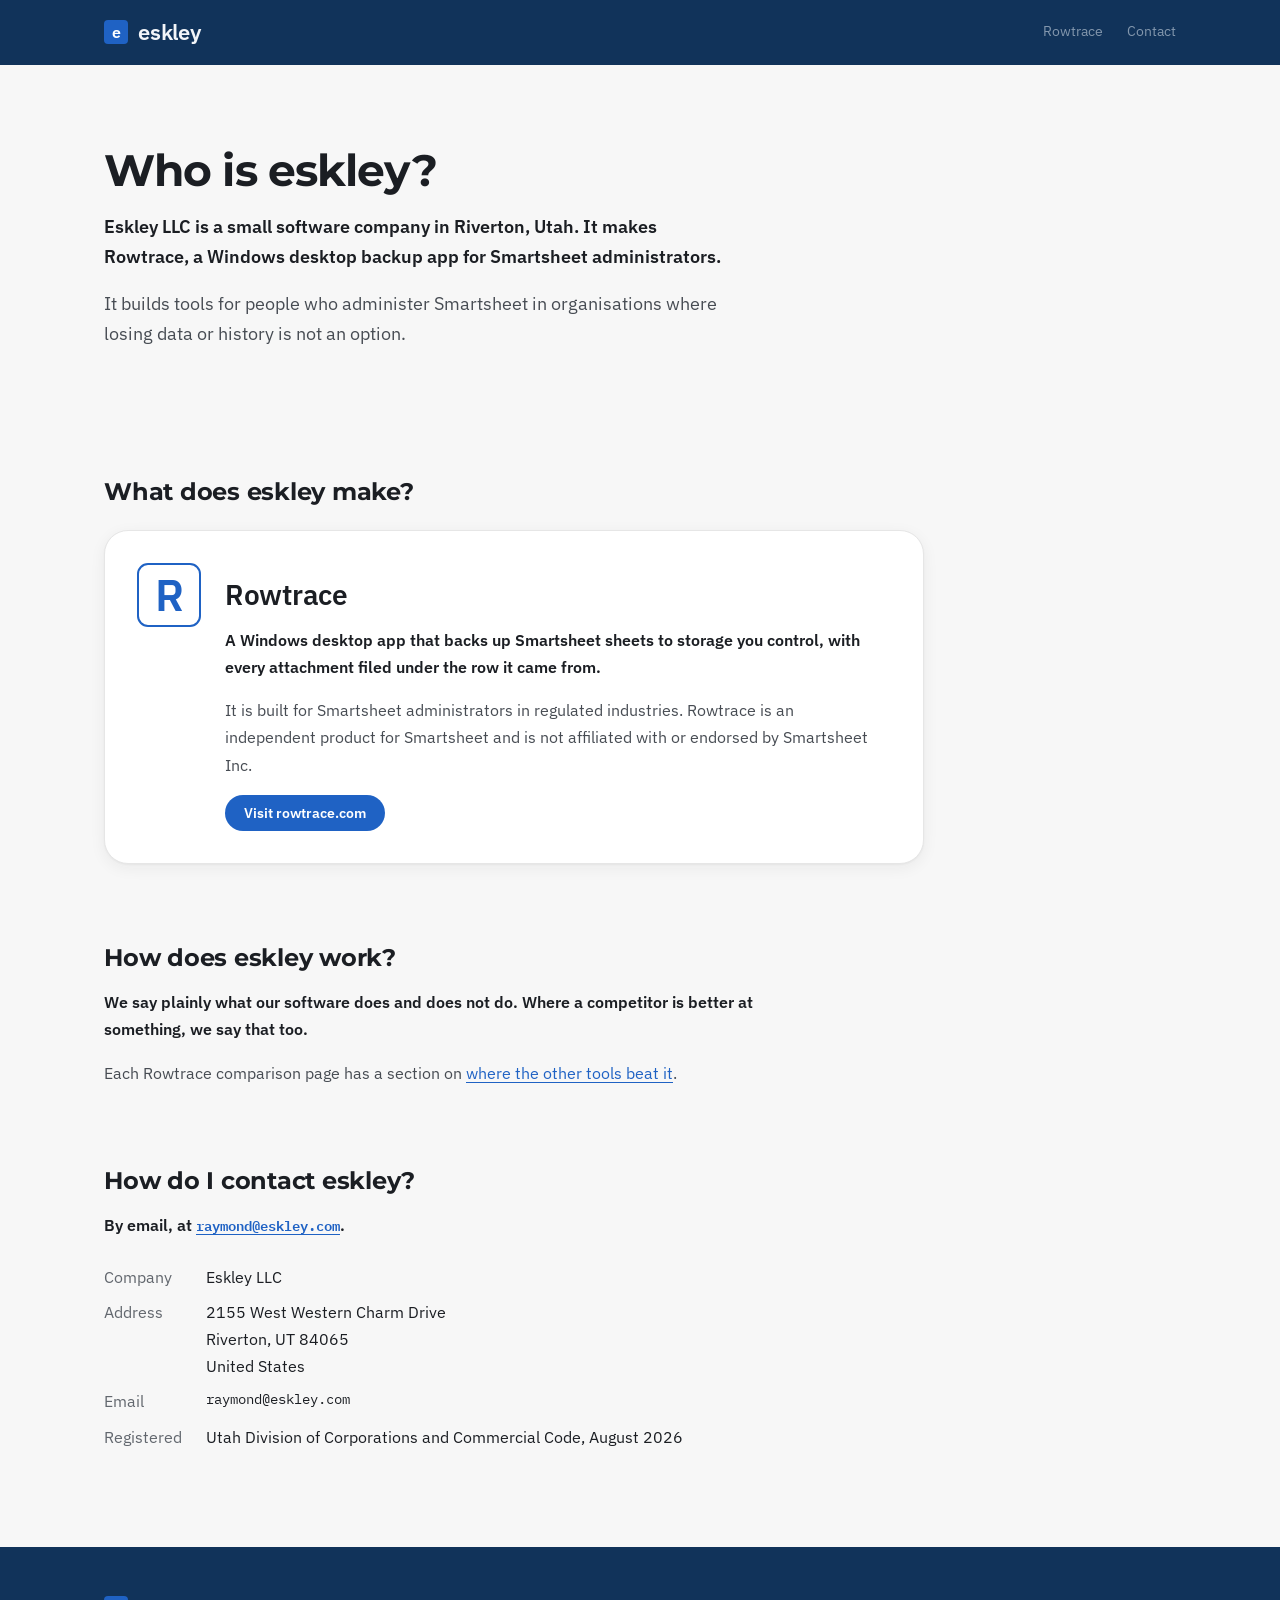
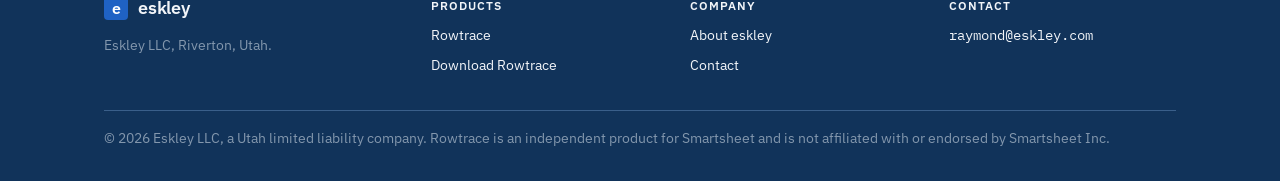
==== commit 53fadbe6: "Link the company page to the Rowtrace pages Raymond asked for a link from eskley to Rowtrace, so the" ====
--- a/index.html
+++ b/index.html
@@ -64,7 +64,7 @@
 </svg>
 <header class="site-header"><div class="wrap bar">
 <a class="brand" href="/"><span class="mark mark-e m24" aria-hidden="true"><span>e</span></span><span class="wordmark">eskley</span></a>
-<div class="bar-end"><nav class="nav" aria-label="eskley"><a href="/#contact">Contact</a></nav></div>
+<div class="bar-end"><nav class="nav" aria-label="eskley"><a href="/rowtrace/">Rowtrace</a><a href="/#contact">Contact</a></nav></div>
 </div></header>
 <main>
 
@@ -82,11 +82,13 @@
 <h3>Rowtrace</h3>
 <p class="answer">A Windows desktop app that backs up Smartsheet sheets to storage you control, with every attachment filed under the row it came from.</p>
 <p style="color:var(--text-secondary)">It is built for Smartsheet administrators in regulated industries. Rowtrace is an independent product for Smartsheet and is not affiliated with or endorsed by Smartsheet Inc.</p>
+<div class="btn-row"><a class="btn btn-primary" href="/rowtrace/">Visit rowtrace.com</a></div>
 </div></div>
 </section>
 <section class="sec" id="how">
 <h2>How does eskley work?</h2>
 <p class="answer">We say plainly what our software does and does not do. Where a competitor is better at something, we say that too.</p>
+<p style="color:var(--text-secondary)">Each Rowtrace comparison page has a section on <a href="/rowtrace/compare/backup-tools.html#they-win">where the other tools beat it</a>.</p>
 </section>
 <section class="sec" id="contact">
 <h2>How do I contact eskley?</h2>
@@ -104,7 +106,7 @@
 <div class="cols">
 <div><a class="brand" href="/"><span class="mark mark-e m24" aria-hidden="true"><span>e</span></span><span class="wordmark" style="font-size:1.125rem">eskley</span></a>
 <p style="margin-top:12px">Eskley LLC, Riverton, Utah.</p></div>
-<div><div class="f-head">Products</div><ul><li>Rowtrace</li></ul></div>
+<div><div class="f-head">Products</div><ul><li><a href="/rowtrace/">Rowtrace</a></li><li><a href="/rowtrace/download/">Download Rowtrace</a></li></ul></div>
 <div><div class="f-head">Company</div><ul><li><a href="/">About eskley</a></li><li><a href="/#contact">Contact</a></li></ul></div>
 <div><div class="f-head">Contact</div><ul><li><a class="mono" href="mailto:raymond@eskley.com">raymond@eskley.com</a></li></ul></div>
 </div><div class="legal"><p>© 2026 Eskley LLC, a Utah limited liability company. Rowtrace is an independent product for Smartsheet and is not affiliated with or endorsed by Smartsheet Inc.</p></div></div></footer>
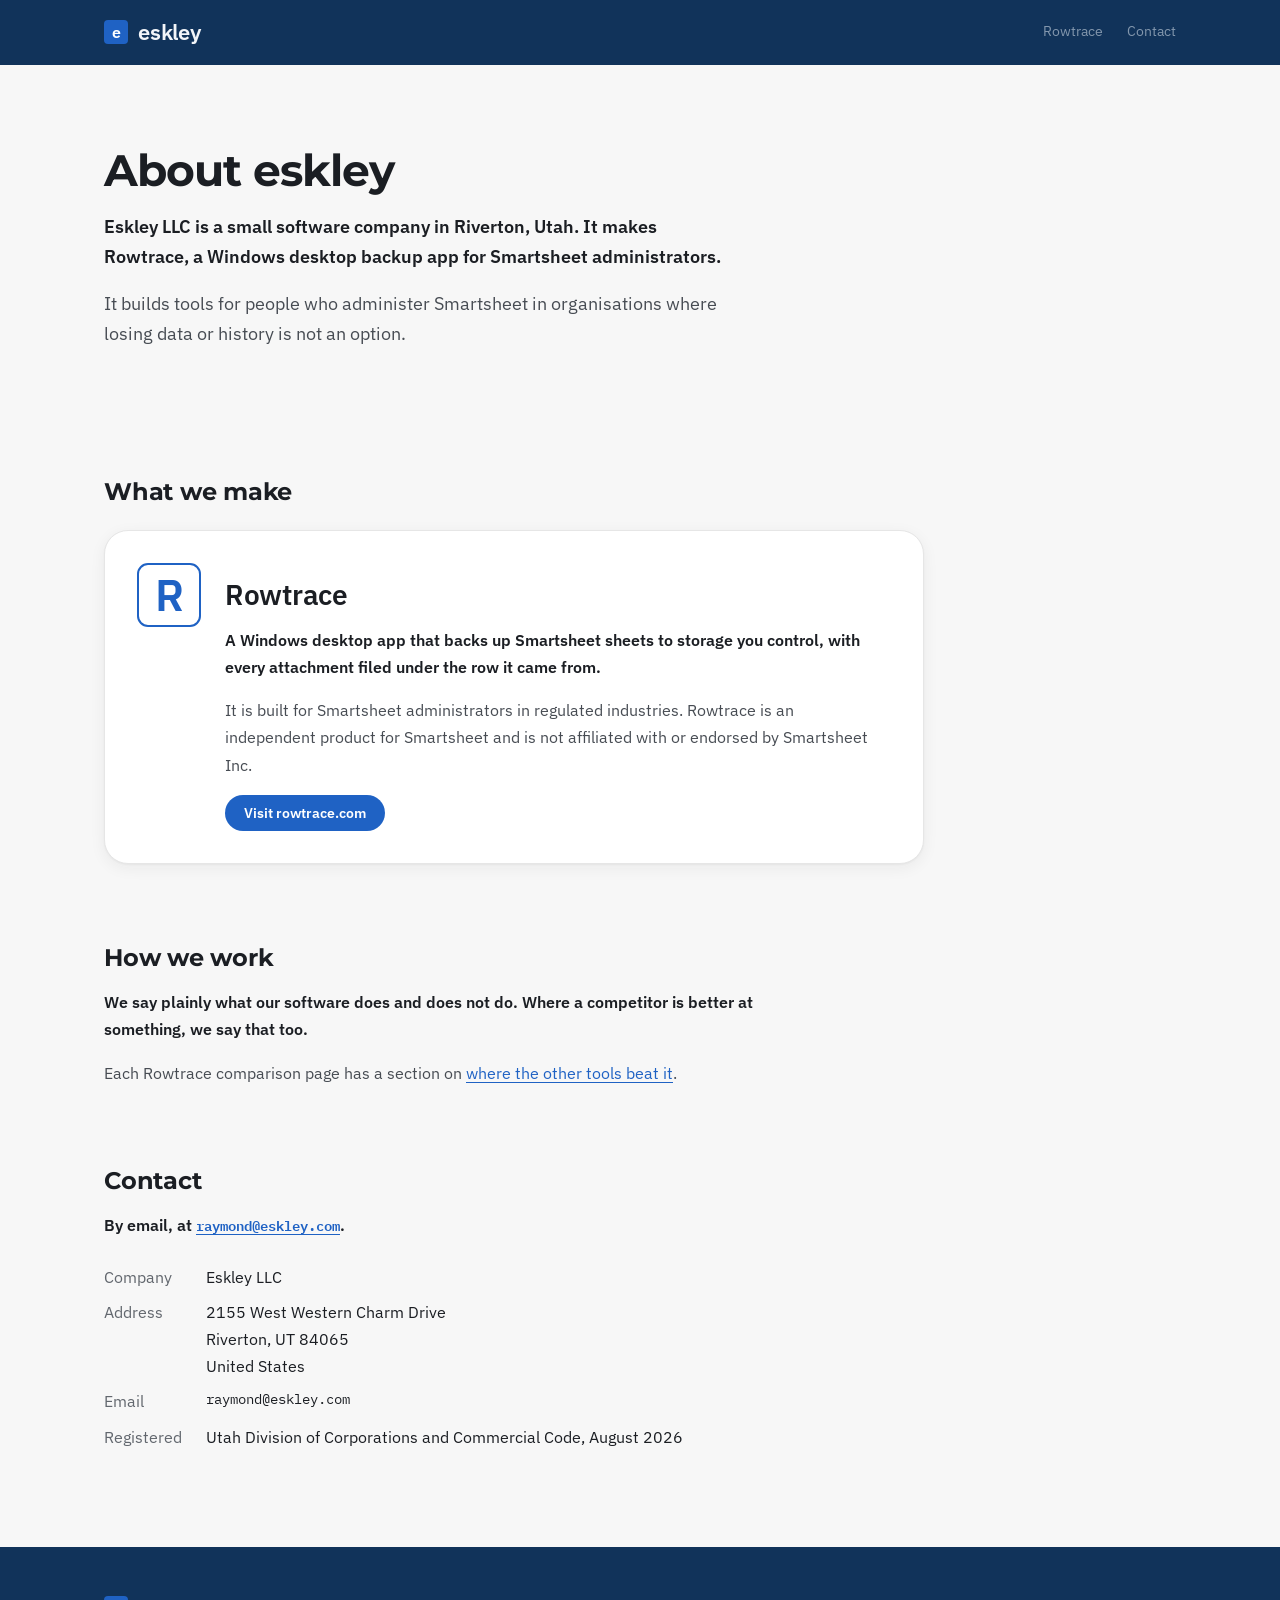
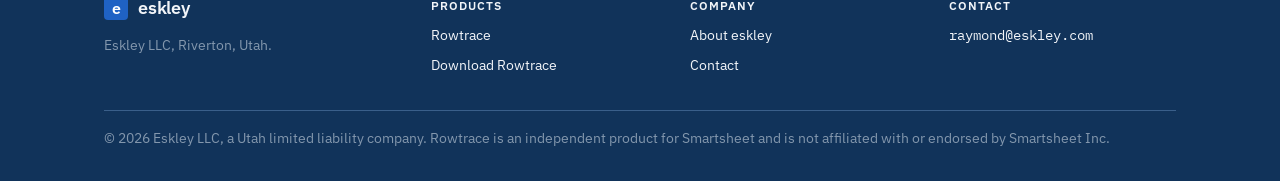
==== commit ab4862ff: "Company page: plain headings instead of questions The FAQPage markup that AI search reads is unchang" ====
--- a/index.html
+++ b/index.html
@@ -64,34 +64,34 @@
 </svg>
 <header class="site-header"><div class="wrap bar">
 <a class="brand" href="/"><span class="mark mark-e m24" aria-hidden="true"><span>e</span></span><span class="wordmark">eskley</span></a>
-<div class="bar-end"><nav class="nav" aria-label="eskley"><a href="/rowtrace/">Rowtrace</a><a href="/#contact">Contact</a></nav></div>
+<div class="bar-end"><nav class="nav" aria-label="eskley"><a href="https://rowtrace.com/">Rowtrace</a><a href="/#contact">Contact</a></nav></div>
 </div></header>
 <main>
 
 <div class="hero-band"><div class="wrap" style="display:grid;gap:var(--space-2)">
-<h1 style="max-width:20ch">Who is eskley?</h1>
+<h1 style="max-width:20ch">About eskley</h1>
 <p class="lead" style="max-width:58ch"><strong>Eskley LLC is a small software company in Riverton, Utah. It makes Rowtrace, a Windows desktop backup app for Smartsheet administrators.</strong></p>
 <p class="lead" style="max-width:58ch">It builds tools for people who administer Smartsheet in organisations where losing data or history is not an option.</p>
 </div></div>
 <div class="wrap" style="display:grid;gap:var(--space-10);padding-top:var(--space-8)">
 <section class="sec" id="make">
-<h2>What does eskley make?</h2>
+<h2>What we make</h2>
 <div class="panel product" style="margin-top:var(--space-1)">
 <span class="mark mark-r m64" aria-hidden="true"><span>R</span></span>
 <div class="body">
 <h3>Rowtrace</h3>
 <p class="answer">A Windows desktop app that backs up Smartsheet sheets to storage you control, with every attachment filed under the row it came from.</p>
 <p style="color:var(--text-secondary)">It is built for Smartsheet administrators in regulated industries. Rowtrace is an independent product for Smartsheet and is not affiliated with or endorsed by Smartsheet Inc.</p>
-<div class="btn-row"><a class="btn btn-primary" href="/rowtrace/">Visit rowtrace.com</a></div>
+<div class="btn-row"><a class="btn btn-primary" href="https://rowtrace.com/">Visit rowtrace.com</a></div>
 </div></div>
 </section>
 <section class="sec" id="how">
-<h2>How does eskley work?</h2>
+<h2>How we work</h2>
 <p class="answer">We say plainly what our software does and does not do. Where a competitor is better at something, we say that too.</p>
-<p style="color:var(--text-secondary)">Each Rowtrace comparison page has a section on <a href="/rowtrace/compare/backup-tools.html#they-win">where the other tools beat it</a>.</p>
+<p style="color:var(--text-secondary)">Each Rowtrace comparison page has a section on <a href="https://rowtrace.com/compare/backup-tools.html#they-win">where the other tools beat it</a>.</p>
 </section>
 <section class="sec" id="contact">
-<h2>How do I contact eskley?</h2>
+<h2>Contact</h2>
 <p class="answer">By email, at <a class="mono" href="mailto:raymond@eskley.com">raymond@eskley.com</a>.</p>
 <dl class="facts" style="font-size:var(--text-base);margin-top:var(--space-1)">
 <dt>Company</dt><dd>Eskley LLC</dd>
@@ -106,7 +106,7 @@
 <div class="cols">
 <div><a class="brand" href="/"><span class="mark mark-e m24" aria-hidden="true"><span>e</span></span><span class="wordmark" style="font-size:1.125rem">eskley</span></a>
 <p style="margin-top:12px">Eskley LLC, Riverton, Utah.</p></div>
-<div><div class="f-head">Products</div><ul><li><a href="/rowtrace/">Rowtrace</a></li><li><a href="/rowtrace/download/">Download Rowtrace</a></li></ul></div>
+<div><div class="f-head">Products</div><ul><li><a href="https://rowtrace.com/">Rowtrace</a></li><li><a href="https://rowtrace.com/download/">Download Rowtrace</a></li></ul></div>
 <div><div class="f-head">Company</div><ul><li><a href="/">About eskley</a></li><li><a href="/#contact">Contact</a></li></ul></div>
 <div><div class="f-head">Contact</div><ul><li><a class="mono" href="mailto:raymond@eskley.com">raymond@eskley.com</a></li></ul></div>
 </div><div class="legal"><p>© 2026 Eskley LLC, a Utah limited liability company. Rowtrace is an independent product for Smartsheet and is not affiliated with or endorsed by Smartsheet Inc.</p></div></div></footer>
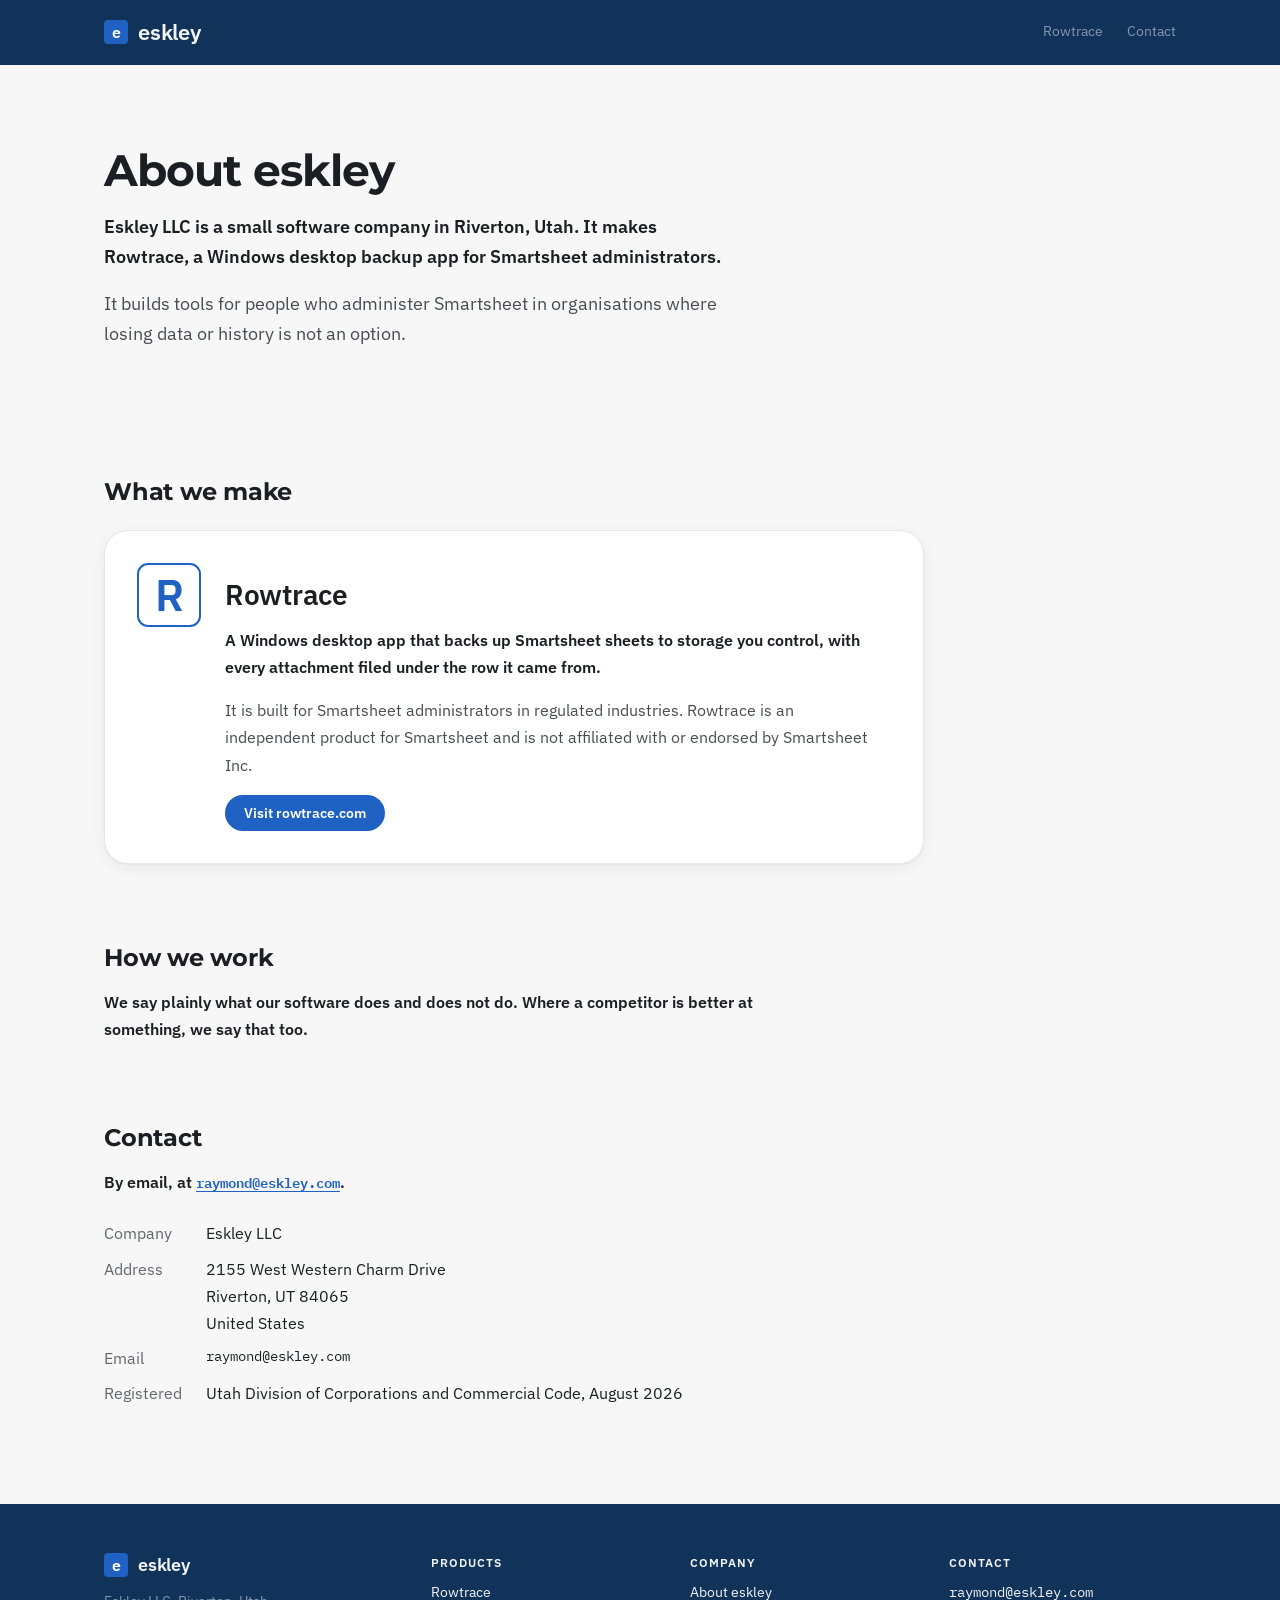
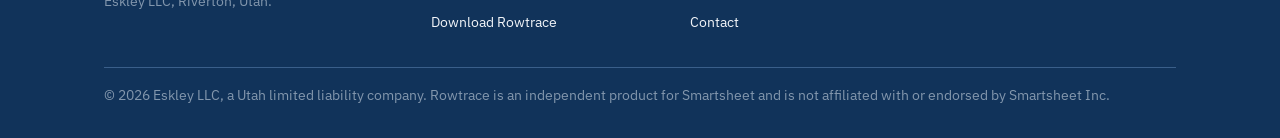
==== commit 70aac71c: "Drop the company page's 'where the other tools beat it' line That section was cut from the Rowtrace " ====
--- a/index.html
+++ b/index.html
@@ -88,7 +88,6 @@
 <section class="sec" id="how">
 <h2>How we work</h2>
 <p class="answer">We say plainly what our software does and does not do. Where a competitor is better at something, we say that too.</p>
-<p style="color:var(--text-secondary)">Each Rowtrace comparison page has a section on <a href="https://rowtrace.com/compare/backup-tools.html#they-win">where the other tools beat it</a>.</p>
 </section>
 <section class="sec" id="contact">
 <h2>Contact</h2>
